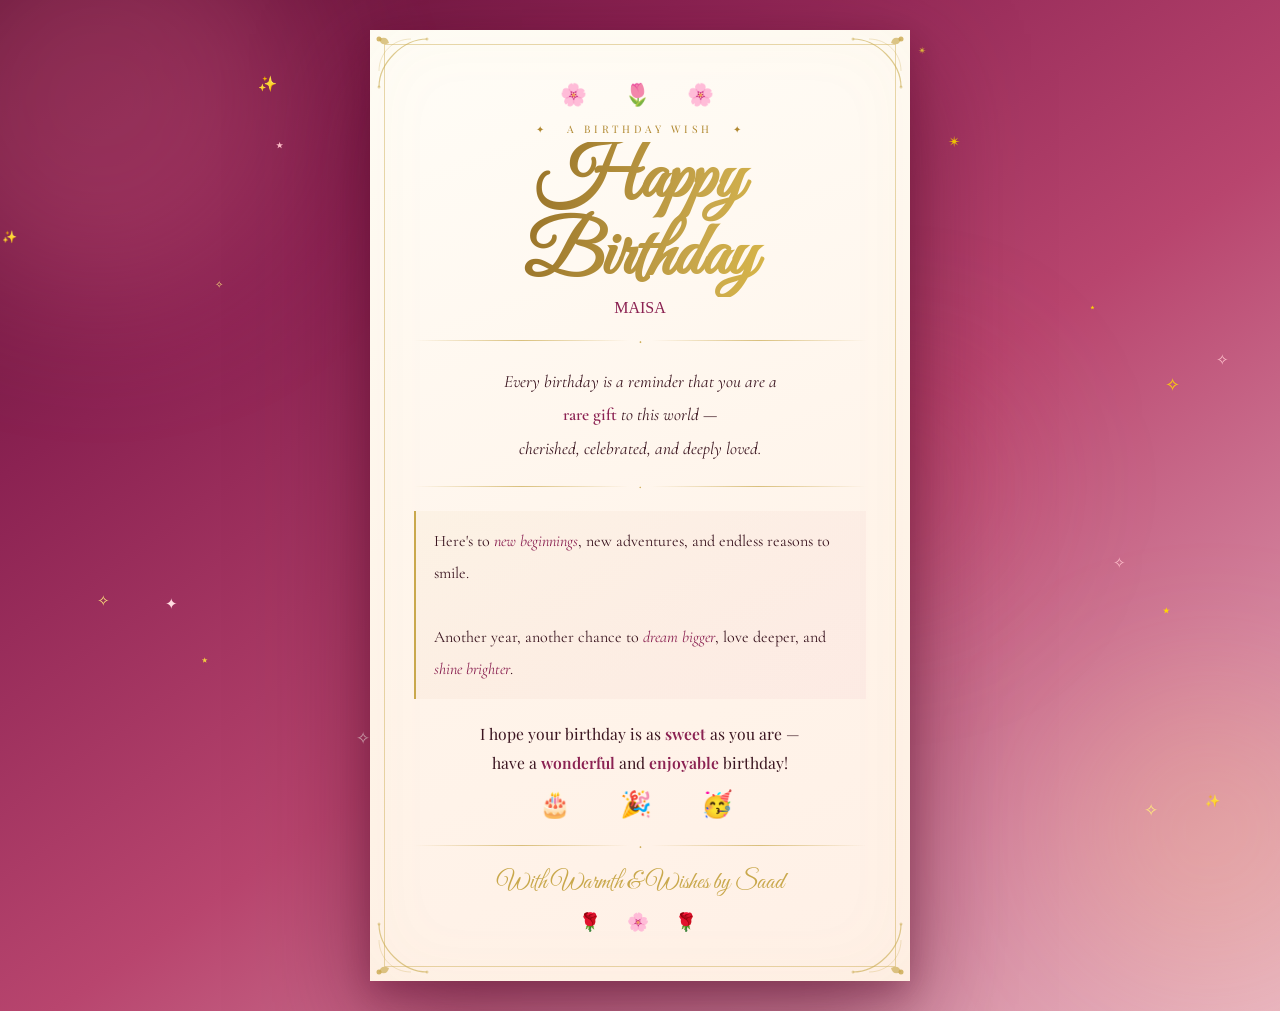
==== birthday-card.html @ 0d34935a "Add files via upload" ====
<!DOCTYPE html>
<html lang="en">
<head>
<meta charset="UTF-8">
<meta name="viewport" content="width=device-width, initial-scale=1.0">
<title>Happy Birthday 🎂</title>
<link href="https://fonts.googleapis.com/css2?family=Great+Vibes&family=Playfair+Display:ital,wght@0,400;0,600;1,400&family=Cormorant+Garamond:ital,wght@0,300;0,400;1,300;1,400&display=swap" rel="stylesheet">
<style>
  *, *::before, *::after { box-sizing: border-box; margin: 0; padding: 0; }

  body {
    min-height: 100vh;
    display: flex;
    align-items: center;
    justify-content: center;
    padding: 30px 16px;
    font-family: 'Cormorant Garamond', serif;
    background: linear-gradient(145deg, #5C1033 0%, #8B2252 25%, #B8456E 55%, #D4849E 80%, #E8B4C0 100%);
    position: relative;
    overflow-x: hidden;
  }

  /* Ambient glow blobs */
  .blob {
    position: fixed;
    border-radius: 50%;
    filter: blur(70px);
    pointer-events: none;
    animation: blobFloat ease-in-out infinite alternate;
  }
  .blob-1 { width: 400px; height: 400px; top: -100px; left: -100px; background: rgba(255,120,160,0.25); animation-duration: 7s; }
  .blob-2 { width: 300px; height: 300px; bottom: -80px; right: -80px; background: rgba(255,200,130,0.2); animation-duration: 9s; }
  .blob-3 { width: 250px; height: 250px; top: 40%; left: 60%; background: rgba(200,60,100,0.2); animation-duration: 5s; }

  @keyframes blobFloat {
    from { transform: scale(1) translate(0, 0); }
    to   { transform: scale(1.15) translate(20px, 20px); }
  }

  /* Falling petals */
  .petal {
    position: fixed;
    top: -40px;
    pointer-events: none;
    z-index: 1;
    animation: petalFall linear infinite;
    opacity: 0;
  }
  .petal-inner {
    width: 11px;
    height: 17px;
    border-radius: 0 70% 70% 70%;
    transform: rotate(45deg);
  }
  @keyframes petalFall {
    0%   { transform: translateY(-40px) translateX(0)     rotate(0deg);   opacity: 0; }
    8%   { opacity: 0.75; }
    92%  { opacity: 0.5; }
    100% { transform: translateY(110vh) translateX(60px)  rotate(400deg); opacity: 0; }
  }

  /* Sparkle stars */
  .star {
    position: fixed;
    pointer-events: none;
    z-index: 1;
    font-size: 13px;
    animation: starPulse ease-in-out infinite;
  }
  @keyframes starPulse {
    0%, 100% { opacity: 0; transform: scale(0.4) rotate(0deg); }
    50%       { opacity: 1; transform: scale(1)   rotate(20deg); }
  }

  /* ── CARD ── */
  .card-wrapper {
    position: relative;
    z-index: 10;
    width: 100%;
    display: flex;
    justify-content: center;
  }

  .card {
    background: linear-gradient(160deg, #FFFDF7 0%, #FFF4EA 60%, #FFF0E6 100%);
    width: min(540px, 100%);
    padding: 52px 44px 48px;
    position: relative;
    box-shadow:
      0 40px 100px rgba(80, 10, 40, 0.55),
      0 10px 30px rgba(80, 10, 40, 0.3),
      inset 0 0 80px rgba(201, 168, 76, 0.04);
    animation: cardReveal 1.2s cubic-bezier(0.22, 0.61, 0.36, 1) 0.2s both;
    opacity: 0;
    transform: translateY(40px) scale(0.92);
  }

  @keyframes cardReveal {
    to { opacity: 1; transform: translateY(0) scale(1); }
  }

  /* Gold inner border frame */
  .card::before {
    content: '';
    position: absolute;
    inset: 14px;
    border: 1px solid;
    border-color: #C9A84C;
    opacity: 0.45;
    pointer-events: none;
  }

  /* Corner SVG flourishes */
  .corner {
    position: absolute;
    width: 56px;
    height: 56px;
    pointer-events: none;
  }
  .corner svg { width: 100%; height: 100%; }
  .c-tl { top: 5px;  left: 5px; }
  .c-tr { top: 5px;  right: 5px;  transform: scaleX(-1); }
  .c-bl { bottom: 5px; left: 5px;  transform: scaleY(-1); }
  .c-br { bottom: 5px; right: 5px; transform: scale(-1); }

  /* ── TYPOGRAPHY ── */
  .pre-label {
    text-align: center;
    font-family: 'Playfair Display', serif;
    font-size: 0.65rem;
    letter-spacing: 0.35em;
    text-transform: uppercase;
    color: #B08830;
    opacity: 0.85;
    animation: riseIn 0.9s ease 1s both;
    margin-bottom: 6px;
  }

  .title {
    text-align: center;
    font-family: 'Great Vibes', cursive;
    font-size: clamp(3rem, 9vw, 4.6rem);
    line-height: 1.05;
    background: linear-gradient(100deg, #7A5212 0%, #C9A84C 30%, #F4D03F 52%, #C9A84C 72%, #7A5212 100%);
    background-size: 220% auto;
    -webkit-background-clip: text;
    -webkit-text-fill-color: transparent;
    background-clip: text;
    animation: shimmer 3.5s linear infinite, riseIn 1s ease 0.6s both;
    margin-bottom: 2px;
  }
  @keyframes shimmer {
    from { background-position: 0% center; }
    to   { background-position: 220% center; }
  }

  .flowers-top {
    text-align: center;
    font-size: 1.35rem;
    letter-spacing: 0.25em;
    animation: riseIn 0.9s ease 0.4s both;
    margin-bottom: 14px;
  }

  .divider {
    display: flex;
    align-items: center;
    gap: 10px;
    margin: 18px 0;
    animation: riseIn 0.9s ease 1.2s both;
  }
  .divider-line {
    flex: 1;
    height: 1px;
    background: linear-gradient(to right, transparent, rgba(201,168,76,0.7), transparent);
  }
  .divider-diamond { color: #C9A84C; font-size: 0.6rem; }

  .intro {
    text-align: center;
    font-family: 'Cormorant Garamond', serif;
    font-style: italic;
    font-size: 1.08rem;
    color: #3B1520;
    line-height: 1.95;
    animation: riseIn 0.9s ease 1.4s both;
    margin-bottom: 4px;
  }
  .intro strong {
    font-style: normal;
    font-weight: 600;
    color: #8B2252;
  }

  .quote-block {
    border-left: 2.5px solid #C9A84C;
    padding: 14px 18px;
    margin: 20px 0;
    background: linear-gradient(135deg, rgba(201,168,76,0.05), rgba(212,100,140,0.05));
    animation: riseIn 0.9s ease 1.6s both;
  }
  .quote-text {
    font-family: 'Cormorant Garamond', serif;
    font-size: 1rem;
    color: #3B1520;
    line-height: 2;
  }
  .quote-text em { color: #8B2252; font-style: italic; }

  .closing-msg {
    text-align: center;
    font-family: 'Playfair Display', serif;
    font-size: 0.98rem;
    color: #3B1520;
    line-height: 1.85;
    animation: riseIn 0.9s ease 1.8s both;
    margin: 20px 0 12px;
  }
  .closing-msg span { color: #8B2252; font-weight: 600; }

  .emoji-row {
    text-align: center;
    font-size: 1.6rem;
    letter-spacing: 0.3em;
    animation: riseIn 0.9s ease 2s both;
    margin-bottom: 20px;
  }

  .signature {
    text-align: center;
    font-family: 'Great Vibes', cursive;
    font-size: 1.5rem;
    color: #C9A84C;
    animation: riseIn 0.9s ease 2.1s both;
  }

  .flowers-bottom {
    text-align: center;
    font-size: 1.1rem;
    letter-spacing: 0.2em;
    animation: riseIn 0.9s ease 2.2s both;
    margin-top: 14px;
  }

  @keyframes riseIn {
    from { opacity: 0; transform: translateY(18px); }
    to   { opacity: 1; transform: translateY(0); }
  }
  #name {
    text-align: center;
    margin-top: 2px;
    color: #8B2252;
    font-family: cursive;
    animation: shimmer 3.5s linear infinite, riseIn 1s ease 0.6s both;
    
  }
</style>
</head>
<body>

<!-- Ambient blobs -->
<div class="blob blob-1"></div>
<div class="blob blob-2"></div>
<div class="blob blob-3"></div>

<!-- Falling petals -->
<div id="petals-layer"></div>

<!-- Sparkle stars -->
<div id="stars-layer"></div>

<div class="card-wrapper">
  <div class="card">

    <!-- Corner flourishes -->
    <div class="corner c-tl"><svg viewBox="0 0 56 56" fill="none">
      <path d="M4 52 C4 28 28 4 52 4" stroke="#C9A84C" stroke-width="1.2" opacity="0.6"/>
      <path d="M4 36 C4 18 18 4 36 4" stroke="#C9A84C" stroke-width="0.7" opacity="0.4"/>
      <circle cx="4" cy="4" r="2.5" fill="#C9A84C" opacity="0.8"/>
      <path d="M4 4 Q12 0 14 8 Q6 12 4 4Z" fill="#C9A84C" opacity="0.65"/>
      <circle cx="52" cy="4" r="1.5" fill="#C9A84C" opacity="0.45"/>
      <circle cx="4" cy="52" r="1.5" fill="#C9A84C" opacity="0.45"/>
    </svg></div>

    <div class="corner c-tr"><svg viewBox="0 0 56 56" fill="none">
      <path d="M4 52 C4 28 28 4 52 4" stroke="#C9A84C" stroke-width="1.2" opacity="0.6"/>
      <path d="M4 36 C4 18 18 4 36 4" stroke="#C9A84C" stroke-width="0.7" opacity="0.4"/>
      <circle cx="4" cy="4" r="2.5" fill="#C9A84C" opacity="0.8"/>
      <path d="M4 4 Q12 0 14 8 Q6 12 4 4Z" fill="#C9A84C" opacity="0.65"/>
      <circle cx="52" cy="4" r="1.5" fill="#C9A84C" opacity="0.45"/>
      <circle cx="4" cy="52" r="1.5" fill="#C9A84C" opacity="0.45"/>
    </svg></div>

    <div class="corner c-bl"><svg viewBox="0 0 56 56" fill="none">
      <path d="M4 52 C4 28 28 4 52 4" stroke="#C9A84C" stroke-width="1.2" opacity="0.6"/>
      <path d="M4 36 C4 18 18 4 36 4" stroke="#C9A84C" stroke-width="0.7" opacity="0.4"/>
      <circle cx="4" cy="4" r="2.5" fill="#C9A84C" opacity="0.8"/>
      <path d="M4 4 Q12 0 14 8 Q6 12 4 4Z" fill="#C9A84C" opacity="0.65"/>
      <circle cx="52" cy="4" r="1.5" fill="#C9A84C" opacity="0.45"/>
      <circle cx="4" cy="52" r="1.5" fill="#C9A84C" opacity="0.45"/>
    </svg></div>

    <div class="corner c-br"><svg viewBox="0 0 56 56" fill="none">
      <path d="M4 52 C4 28 28 4 52 4" stroke="#C9A84C" stroke-width="1.2" opacity="0.6"/>
      <path d="M4 36 C4 18 18 4 36 4" stroke="#C9A84C" stroke-width="0.7" opacity="0.4"/>
      <circle cx="4" cy="4" r="2.5" fill="#C9A84C" opacity="0.8"/>
      <path d="M4 4 Q12 0 14 8 Q6 12 4 4Z" fill="#C9A84C" opacity="0.65"/>
      <circle cx="52" cy="4" r="1.5" fill="#C9A84C" opacity="0.45"/>
      <circle cx="4" cy="52" r="1.5" fill="#C9A84C" opacity="0.45"/>
    </svg></div>

    <!-- Card Content -->
    <div class="flowers-top">🌸 &nbsp; 🌷 &nbsp; 🌸</div>

    <p class="pre-label">✦ &nbsp; a birthday wish &nbsp; ✦</p>

    <h1 class="title">Happy Birthday</h1>
    <p id="name">MAISA</p>

    <div class="divider">
      <div class="divider-line"></div>
      <span class="divider-diamond">◆</span>
      <div class="divider-line"></div>
    </div>

    <p class="intro">
      Every birthday is a reminder that you are a<br>
      <strong>rare gift</strong> to this world —<br>
      cherished, celebrated, and deeply loved.
    </p>

    <div class="divider" style="margin: 16px 0;">
      <div class="divider-line"></div>
      <span class="divider-diamond" style="font-size:0.5rem;">◆</span>
      <div class="divider-line"></div>
    </div>

    <div class="quote-block">
      <p class="quote-text">
        Here's to <em>new beginnings</em>, new adventures,
        and endless reasons to smile.<br><br>
        Another year, another chance to <em>dream bigger</em>,
        love deeper, and <em>shine brighter</em>.
      </p>
    </div>

    <p class="closing-msg">
      I hope your birthday is as <span>sweet</span> as you are —<br>
      have a <span>wonderful</span> and <span>enjoyable</span> birthday!
    </p>

    <div class="emoji-row">🎂 &nbsp; 🎉 &nbsp; 🥳</div>

    <div class="divider" style="margin-bottom: 16px;">
      <div class="divider-line"></div>
      <span class="divider-diamond">◆</span>
      <div class="divider-line"></div>
    </div>

    <p class="signature">With Warmth &amp; Wishes by Saad</p>

    <div class="flowers-bottom">🌹 &nbsp; 🌸 &nbsp; 🌹</div>
  </div>
</div>

<script>
  /* ── Falling petals ── */
  const petalColors = [
    ['rgba(255,182,200,0.88)', 'rgba(255,110,140,0.7)'],
    ['rgba(255,210,220,0.85)', 'rgba(240,140,160,0.65)'],
    ['rgba(250,160,185,0.88)', 'rgba(210,80,115,0.7)'],
    ['rgba(255,230,235,0.8)',  'rgba(220,120,150,0.6)'],
  ];
  const layer = document.getElementById('petals-layer');
  for (let i = 0; i < 22; i++) {
    const wrap = document.createElement('div');
    wrap.className = 'petal';
    wrap.style.left = (Math.random() * 100) + 'vw';
    const dur = 7 + Math.random() * 9;
    wrap.style.animationDuration  = dur + 's';
    wrap.style.animationDelay     = (Math.random() * dur) + 's';
    const scale = 0.7 + Math.random() * 0.9;
    wrap.style.transform = `scale(${scale})`;

    const inner = document.createElement('div');
    inner.className = 'petal-inner';
    const c = petalColors[Math.floor(Math.random() * petalColors.length)];
    inner.style.background = `linear-gradient(135deg, ${c[0]}, ${c[1]})`;
    inner.style.boxShadow   = `inset 0 0 4px rgba(255,255,255,0.3)`;

    wrap.appendChild(inner);
    layer.appendChild(wrap);
  }

  /* ── Sparkle stars ── */
  const starChars  = ['✦', '✧', '✴', '✨', '⋆'];
  const starColors = ['#F4D03F', '#FFE87C', '#FFD700', '#FFC0CB', '#FFDDE1'];
  const sLayer = document.getElementById('stars-layer');
  for (let i = 0; i < 28; i++) {
    const s = document.createElement('div');
    s.className = 'star';
    s.textContent = starChars[Math.floor(Math.random() * starChars.length)];
    s.style.left  = (Math.random() * 100) + 'vw';
    s.style.top   = (Math.random() * 100) + 'vh';
    s.style.fontSize = (9 + Math.random() * 13) + 'px';
    s.style.color = starColors[Math.floor(Math.random() * starColors.length)];
    const dur = 2.5 + Math.random() * 4;
    s.style.animationDuration = dur + 's';
    s.style.animationDelay    = (Math.random() * dur) + 's';
    sLayer.appendChild(s);
  }
</script>
</body>
</html>
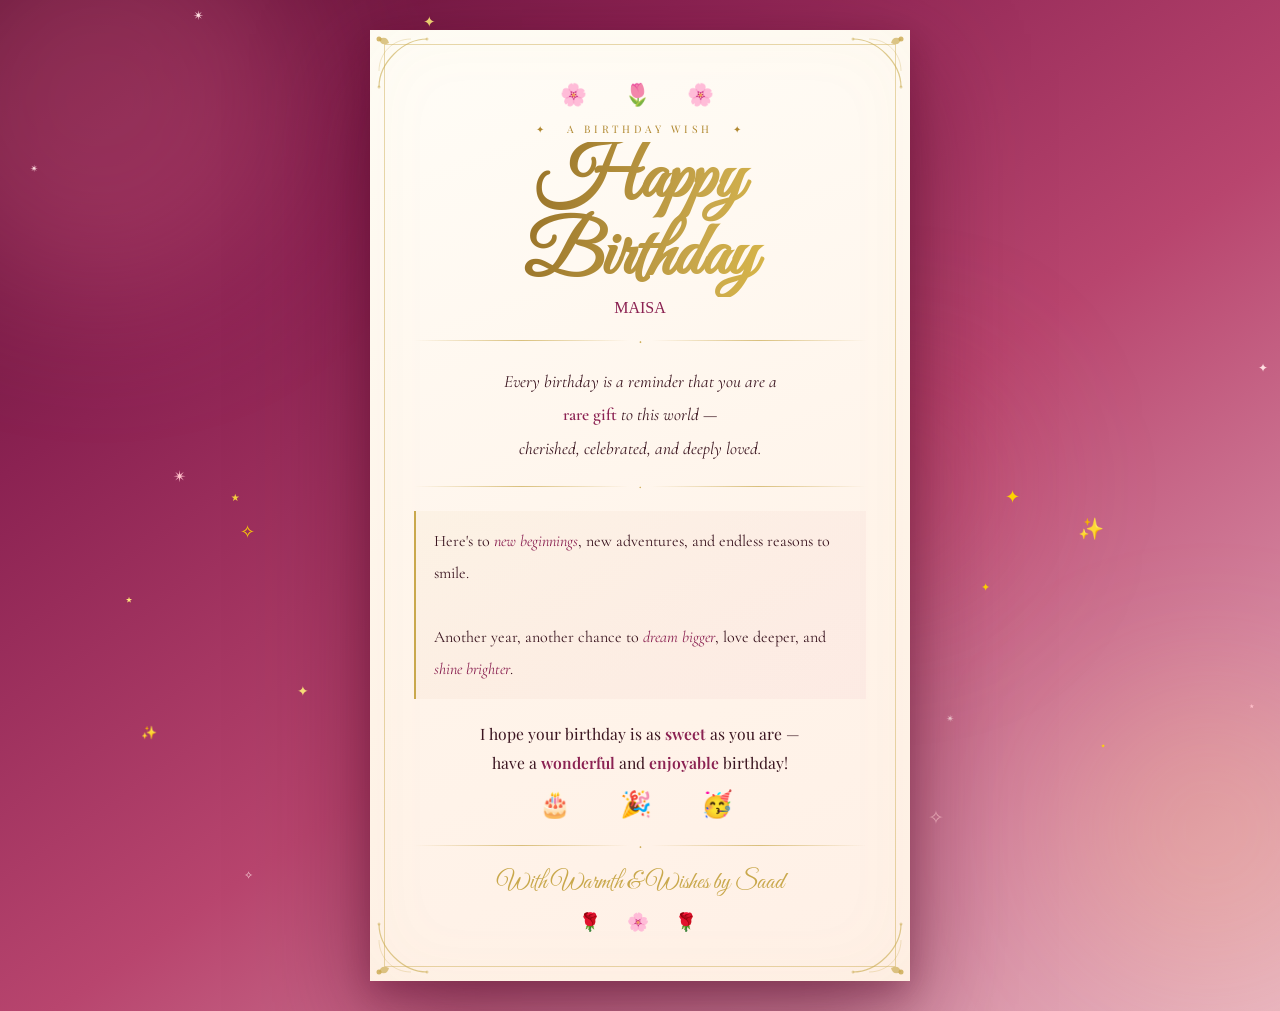
==== commit 6dd1a172: "Update birthday title to include recipient's name" ====
--- a/birthday-card.html
+++ b/birthday-card.html
@@ -3,7 +3,7 @@
 <head>
 <meta charset="UTF-8">
 <meta name="viewport" content="width=device-width, initial-scale=1.0">
-<title>Happy Birthday 🎂</title>
+<title>Happy Birthday, Maisa! 🎂</title>
 <link href="https://fonts.googleapis.com/css2?family=Great+Vibes&family=Playfair+Display:ital,wght@0,400;0,600;1,400&family=Cormorant+Garamond:ital,wght@0,300;0,400;1,300;1,400&display=swap" rel="stylesheet">
 <style>
   *, *::before, *::after { box-sizing: border-box; margin: 0; padding: 0; }
